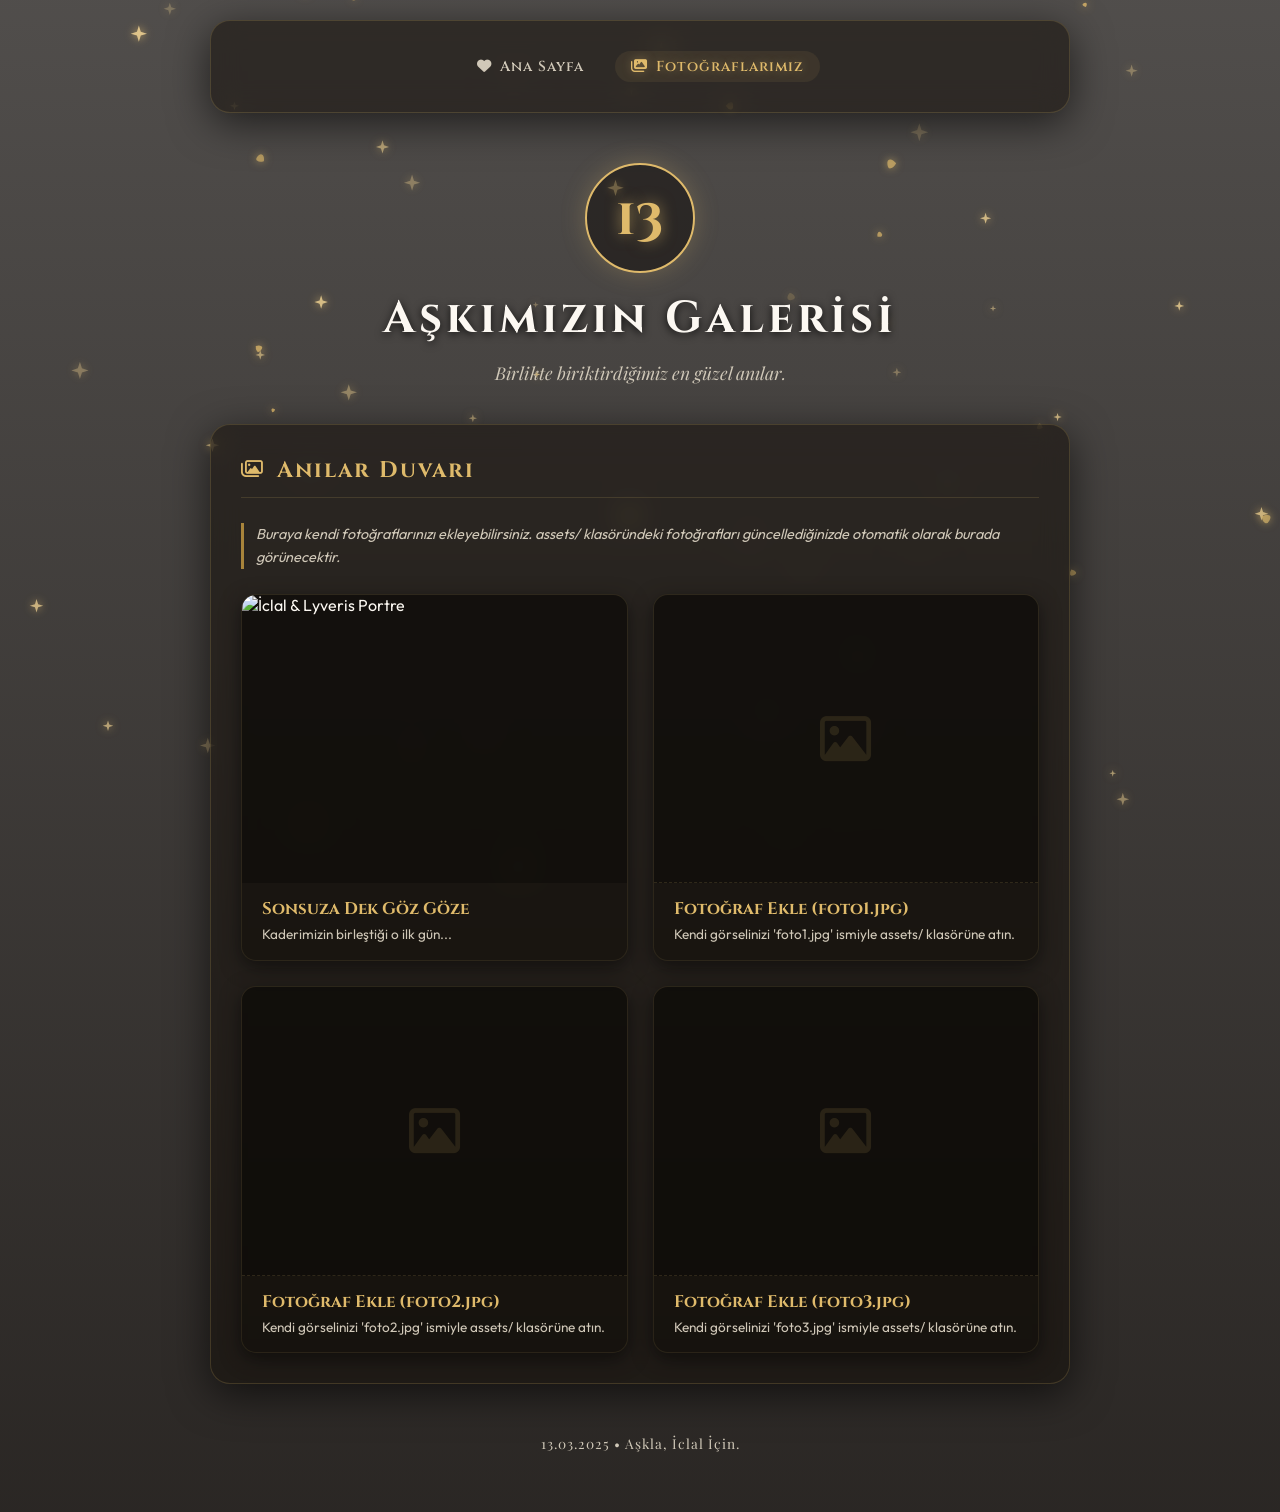
==== gallery.html @ 2e2dcff5 "update anniversary date, spotify playlist, couple names, and add gallery page" ====
<!DOCTYPE html>
<html lang="tr">
<head>
    <meta charset="UTF-8">
    <meta name="viewport" content="width=device-width, initial-scale=1.0">
    <title>13-love | Fotoğraflarımız</title>
    <!-- Google Fonts -->
    <link rel="preconnect" href="https://fonts.googleapis.com">
    <link rel="preconnect" href="https://fonts.gstatic.com" crossorigin>
    <link href="https://fonts.googleapis.com/css2?family=Cinzel+Decorative:wght@400;700&family=Cinzel:wght@400;600;700&family=Outfit:wght@200;400;600&family=Playfair+Display:ital,wght@0,400..900;1,400..900&display=swap" rel="stylesheet">
    <!-- FontAwesome for Icons -->
    <link rel="stylesheet" href="https://cdnjs.cloudflare.com/ajax/libs/font-awesome/6.4.0/css/all.min.css">
    <!-- Main Stylesheet -->
    <link rel="stylesheet" href="style.css">
</head>
<body>
    <!-- Background Particle Canvas -->
    <canvas id="particleCanvas"></canvas>

    <!-- Main Container -->
    <main class="main-container">
        
        <!-- Navigation Bar -->
        <nav class="nav-bar glass-panel">
            <a href="index.html" class="nav-link"><i class="fa-solid fa-heart"></i> Ana Sayfa</a>
            <a href="gallery.html" class="nav-link active"><i class="fa-solid fa-images"></i> Fotoğraflarımız</a>
        </nav>

        <!-- Header Section -->
        <header class="hero-section">
            <div class="logo-container">
                <span class="logo-num">13</span>
            </div>
            <h1 class="couple-title">Aşkımızın Galerisi</h1>
            <p class="subtitle">Birlikte biriktirdiğimiz en güzel anılar.</p>
        </header>

        <!-- Photo Gallery Grid -->
        <section class="gallery-section glass-panel">
            <h2 class="section-title"><i class="fa-regular fa-images"></i> Anılar Duvarı</h2>
            <p class="gallery-info-text">Buraya kendi fotoğraflarınızı ekleyebilirsiniz. assets/ klasöründeki fotoğrafları güncellediğinizde otomatik olarak burada görünecektir.</p>
            
            <div class="gallery-grid">
                <!-- Photo 1 (Main portrait) -->
                <div class="gallery-card">
                    <div class="card-img-wrapper">
                        <img src="assets/background.jpg" alt="İclal & Lyveris Portre" class="card-img">
                    </div>
                    <div class="card-caption">
                        <h3>Sonsuza Dek Göz Göze</h3>
                        <p>Kaderimizin birleştiği o ilk gün...</p>
                    </div>
                </div>

                <!-- Placeholder Photo 2 -->
                <div class="gallery-card">
                    <div class="card-img-wrapper placeholder-wrapper">
                        <div class="placeholder-icon"><i class="fa-regular fa-image"></i></div>
                        <img src="assets/foto1.jpg" alt="Fotoğraf Ekle" class="card-img" onerror="this.style.display='none';">
                    </div>
                    <div class="card-caption">
                        <h3>Fotoğraf Ekle (foto1.jpg)</h3>
                        <p>Kendi görselinizi 'foto1.jpg' ismiyle assets/ klasörüne atın.</p>
                    </div>
                </div>

                <!-- Placeholder Photo 3 -->
                <div class="gallery-card">
                    <div class="card-img-wrapper placeholder-wrapper">
                        <div class="placeholder-icon"><i class="fa-regular fa-image"></i></div>
                        <img src="assets/foto2.jpg" alt="Fotoğraf Ekle" class="card-img" onerror="this.style.display='none';">
                    </div>
                    <div class="card-caption">
                        <h3>Fotoğraf Ekle (foto2.jpg)</h3>
                        <p>Kendi görselinizi 'foto2.jpg' ismiyle assets/ klasörüne atın.</p>
                    </div>
                </div>

                <!-- Placeholder Photo 4 -->
                <div class="gallery-card">
                    <div class="card-img-wrapper placeholder-wrapper">
                        <div class="placeholder-icon"><i class="fa-regular fa-image"></i></div>
                        <img src="assets/foto3.jpg" alt="Fotoğraf Ekle" class="card-img" onerror="this.style.display='none';">
                    </div>
                    <div class="card-caption">
                        <h3>Fotoğraf Ekle (foto3.jpg)</h3>
                        <p>Kendi görselinizi 'foto3.jpg' ismiyle assets/ klasörüne atın.</p>
                    </div>
                </div>
            </div>
        </section>

        <!-- Footer -->
        <footer class="footer-section">
            <p>13.03.2025 • Aşkla, İclal İçin.</p>
        </footer>
    </main>

    <!-- Main JavaScript -->
    <script src="script.js"></script>
</body>
</html>
---- style.css ----
/* Global Styles & Variables */
:root {
    --bg-dark: #0d0906;
    --gold: #dfba6b;
    --gold-bright: #f5d796;
    --gold-dark: #a8843b;
    --ivory: #fcf8f2;
    --ivory-muted: #d0c8b8;
    --glass-bg: rgba(20, 15, 10, 0.55);
    --glass-border: rgba(223, 186, 107, 0.18);
    --font-heading: 'Cinzel', serif;
    --font-deco: 'Cinzel Decorative', serif;
    --font-body: 'Outfit', sans-serif;
    --font-serif: 'Playfair Display', serif;
}

* {
    margin: 0;
    padding: 0;
    box-sizing: border-box;
}

body {
    background: linear-gradient(rgba(13, 9, 6, 0.72), rgba(13, 9, 6, 0.88)), 
                url('assets/background.jpg') no-repeat center center fixed;
    background-size: cover;
    color: var(--ivory);
    font-family: var(--font-body);
    min-height: 100vh;
    overflow-x: hidden;
    position: relative;
}

/* Background Canvas for Particles */
#particleCanvas {
    position: fixed;
    top: 0;
    left: 0;
    width: 100vw;
    height: 100vh;
    z-index: 1;
    pointer-events: none;
}

/* Main Layout */
.main-container {
    position: relative;
    z-index: 2;
    max-width: 900px;
    margin: 0 auto;
    padding: 20px 20px 40px;
    display: flex;
    flex-direction: column;
    gap: 30px;
}

/* Floating Navigation Bar */
.nav-bar {
    display: flex;
    justify-content: center;
    gap: 15px;
    padding: 12px 25px;
    margin-bottom: 10px;
    border-radius: 50px;
    background: rgba(20, 15, 10, 0.6);
    backdrop-filter: blur(10px);
    -webkit-backdrop-filter: blur(10px);
    border: 1px solid rgba(223, 186, 107, 0.15);
    box-shadow: 0 8px 32px rgba(0, 0, 0, 0.5);
    transition: border-color 0.3s ease;
}

.nav-bar:hover {
    border-color: rgba(223, 186, 107, 0.3);
}

.nav-link {
    color: var(--ivory-muted);
    text-decoration: none;
    font-family: var(--font-heading);
    font-size: 0.9rem;
    font-weight: 600;
    letter-spacing: 1px;
    display: flex;
    align-items: center;
    gap: 8px;
    transition: all 0.3s ease;
    padding: 6px 16px;
    border-radius: 20px;
}

.nav-link:hover, .nav-link.active {
    color: var(--gold);
    background: rgba(223, 186, 107, 0.08);
    text-shadow: 0 0 10px rgba(223, 186, 107, 0.4);
}

/* Glass Panels */
.glass-panel {
    background: var(--glass-bg);
    backdrop-filter: blur(14px);
    -webkit-backdrop-filter: blur(14px);
    border: 1px solid var(--glass-border);
    border-radius: 20px;
    padding: 30px;
    box-shadow: 0 10px 40px rgba(0, 0, 0, 0.6);
    transition: transform 0.4s ease, box-shadow 0.4s ease, border-color 0.4s ease;
}

.glass-panel:hover {
    transform: translateY(-5px);
    box-shadow: 0 15px 45px rgba(223, 186, 107, 0.1);
    border-color: rgba(223, 186, 107, 0.35);
}

/* Header / Hero Section */
.hero-section {
    text-align: center;
    padding: 10px 0;
}

.logo-container {
    width: 110px;
    height: 110px;
    margin: 0 auto 15px;
    border: 2px solid var(--gold);
    border-radius: 50%;
    display: flex;
    align-items: center;
    justify-content: center;
    position: relative;
    box-shadow: 0 0 25px rgba(223, 186, 107, 0.25);
    background: rgba(13, 9, 6, 0.5);
    animation: rotateGold 20s linear infinite;
}

.logo-num {
    font-family: var(--font-deco);
    font-size: 3.2rem;
    font-weight: 700;
    color: var(--gold);
    text-shadow: 0 0 15px rgba(223, 186, 107, 0.6);
    animation: pulseLogo 3s ease-in-out infinite alternate;
}

.couple-title {
    font-family: var(--font-heading);
    font-size: 2.8rem;
    letter-spacing: 4px;
    margin-bottom: 12px;
    color: var(--ivory);
    text-shadow: 0 2px 8px rgba(0, 0, 0, 0.8);
}

.subtitle {
    font-family: var(--font-serif);
    font-style: italic;
    font-size: 1.1rem;
    color: var(--ivory-muted);
}

/* Sections Common Title */
.section-title {
    font-family: var(--font-heading);
    font-size: 1.4rem;
    letter-spacing: 2px;
    color: var(--gold);
    margin-bottom: 25px;
    display: flex;
    align-items: center;
    gap: 12px;
    border-bottom: 1px solid rgba(223, 186, 107, 0.15);
    padding-bottom: 12px;
}

.section-title i {
    font-size: 1.2rem;
}

/* Heartbeat Icon Animation */
.pulse {
    animation: heartbeat 1.4s infinite;
}

/* Timer Section */
.timer-grid {
    display: grid;
    grid-template-columns: repeat(4, 1fr);
    gap: 15px;
    margin-bottom: 20px;
}

.timer-box {
    background: rgba(13, 9, 6, 0.4);
    border: 1px solid rgba(223, 186, 107, 0.08);
    border-radius: 12px;
    padding: 18px 10px;
    text-align: center;
    box-shadow: inset 0 2px 10px rgba(0,0,0,0.5);
}

.timer-val {
    display: block;
    font-family: var(--font-heading);
    font-size: 2.4rem;
    font-weight: 700;
    color: var(--gold-bright);
    text-shadow: 0 0 10px rgba(245, 215, 150, 0.35);
}

.timer-unit {
    font-size: 0.85rem;
    color: var(--ivory-muted);
    text-transform: uppercase;
    letter-spacing: 1px;
}

.anniversary-date {
    text-align: center;
    font-size: 0.95rem;
    color: var(--gold);
    font-family: var(--font-serif);
    font-style: italic;
    margin-top: 15px;
    display: flex;
    align-items: center;
    justify-content: center;
    gap: 8px;
}

/* Content Row (Letter & Spotify) */
.content-row {
    display: grid;
    grid-template-columns: 1fr 1fr;
    gap: 30px;
}

/* Letter Section */
.letter-section {
    display: flex;
    flex-direction: column;
    justify-content: space-between;
}

.letter-preview {
    font-family: var(--font-serif);
    font-style: italic;
    color: var(--ivory-muted);
    font-size: 1rem;
    line-height: 1.6;
    margin-bottom: 25px;
}

.letter-action {
    display: flex;
    justify-content: center;
}

.letter-btn {
    background: linear-gradient(135deg, var(--gold-dark), var(--gold));
    border: none;
    color: var(--bg-dark);
    font-family: var(--font-heading);
    font-weight: 700;
    font-size: 1rem;
    letter-spacing: 1px;
    padding: 12px 28px;
    border-radius: 30px;
    cursor: pointer;
    box-shadow: 0 4px 15px rgba(168, 132, 59, 0.4);
    transition: all 0.3s ease;
    display: flex;
    align-items: center;
    gap: 10px;
}

.letter-btn:hover {
    transform: translateY(-2px);
    box-shadow: 0 6px 20px rgba(168, 132, 59, 0.6);
    background: linear-gradient(135deg, var(--gold), var(--gold-bright));
}

.letter-btn:active {
    transform: translateY(1px);
}

/* Spotify Section */
.spotify-wrapper {
    background: rgba(0, 0, 0, 0.2);
    border-radius: 12px;
    padding: 5px;
    box-shadow: 0 4px 15px rgba(0,0,0,0.3);
}

.spotify-icon {
    color: #1DB954;
}

.spotify-note {
    font-size: 0.8rem;
    color: var(--ivory-muted);
    margin-top: 12px;
    text-align: center;
    font-style: italic;
}

/* Gallery Section (Single Preview Card) */
.gallery-container {
    display: flex;
    justify-content: center;
    margin-top: 10px;
}

.gallery-item {
    position: relative;
    border-radius: 15px;
    overflow: hidden;
    border: 1px solid var(--gold-dark);
    box-shadow: 0 8px 30px rgba(0,0,0,0.7);
    max-width: 500px;
    width: 100%;
}

.gallery-img {
    width: 100%;
    height: auto;
    display: block;
    transition: transform 0.8s ease;
}

.gallery-item:hover .gallery-img {
    transform: scale(1.05);
}

.gallery-overlay {
    position: absolute;
    bottom: 0;
    left: 0;
    right: 0;
    background: linear-gradient(transparent, rgba(13, 9, 6, 0.95));
    padding: 20px 15px;
    text-align: center;
    font-family: var(--font-serif);
    font-style: italic;
    color: var(--gold-bright);
    font-size: 1rem;
    opacity: 0.9;
}

/* Gallery Grid (Multi-Photo Page) */
.gallery-info-text {
    font-size: 0.9rem;
    color: var(--ivory-muted);
    font-style: italic;
    margin-bottom: 25px;
    line-height: 1.6;
    border-left: 3px solid var(--gold-dark);
    padding-left: 12px;
}

.gallery-grid {
    display: grid;
    grid-template-columns: repeat(2, 1fr);
    gap: 25px;
    margin-top: 10px;
}

.gallery-card {
    background: rgba(13, 9, 6, 0.45);
    border: 1px solid rgba(223, 186, 107, 0.1);
    border-radius: 15px;
    overflow: hidden;
    box-shadow: 0 6px 20px rgba(0,0,0,0.5);
    transition: all 0.4s ease;
}

.gallery-card:hover {
    transform: translateY(-5px);
    border-color: rgba(223, 186, 107, 0.3);
    box-shadow: 0 12px 30px rgba(223, 186, 107, 0.08);
}

.card-img-wrapper {
    position: relative;
    width: 100%;
    aspect-ratio: 4/3;
    overflow: hidden;
    background: rgba(0,0,0,0.3);
}

.placeholder-wrapper {
    display: flex;
    align-items: center;
    justify-content: center;
    border-bottom: 1px dashed rgba(223, 186, 107, 0.15);
}

.placeholder-icon {
    font-size: 3.2rem;
    color: rgba(223, 186, 107, 0.12);
    position: absolute;
    animation: heartbeat 2s infinite alternate;
}

.card-img {
    width: 100%;
    height: 100%;
    object-fit: cover;
    display: block;
    transition: transform 0.6s ease;
}

.gallery-card:hover .card-img {
    transform: scale(1.05);
}

.card-caption {
    padding: 15px 20px;
}

.card-caption h3 {
    font-family: var(--font-heading);
    font-size: 1.05rem;
    color: var(--gold);
    margin-bottom: 5px;
}

.card-caption p {
    font-size: 0.85rem;
    color: var(--ivory-muted);
    line-height: 1.45;
}

/* Letter Overlay (Parchment Paper Modal) */
.letter-overlay {
    position: fixed;
    top: 0;
    left: 0;
    width: 100vw;
    height: 100vh;
    background: rgba(13, 9, 6, 0.85);
    z-index: 100;
    display: flex;
    align-items: center;
    justify-content: center;
    padding: 20px;
    opacity: 1;
    transition: opacity 0.5s ease;
}

.letter-overlay.hidden {
    opacity: 0;
    pointer-events: none;
}

.parchment-letter {
    background: #fcf1d8;
    background-image: radial-gradient(rgba(0,0,0,0.05) 1px, transparent 0),
                      radial-gradient(rgba(0,0,0,0.05) 1px, transparent 0);
    background-size: 8px 8px;
    background-position: 0 0, 4px 4px;
    border-radius: 4px;
    box-shadow: 0 10px 50px rgba(0,0,0,0.9), 
                inset 0 0 60px rgba(139, 101, 57, 0.25);
    max-width: 600px;
    width: 100%;
    max-height: 80vh;
    overflow-y: auto;
    padding: 40px;
    position: relative;
    border: 1px solid #d4c39e;
    transform: scale(1);
    transition: transform 0.4s cubic-bezier(0.175, 0.885, 0.32, 1.275);
}

.letter-overlay.hidden .parchment-letter {
    transform: scale(0.9);
}

.close-letter-btn {
    position: absolute;
    top: 15px;
    right: 20px;
    font-size: 2.2rem;
    background: none;
    border: none;
    color: #8b6539;
    cursor: pointer;
    transition: color 0.3s ease;
}

.close-letter-btn:hover {
    color: #bf0000;
}

.letter-body {
    color: #4a3319;
    font-family: var(--font-serif);
    font-size: 1.15rem;
    line-height: 1.8;
}

.letter-header {
    font-family: var(--font-heading);
    font-size: 1.6rem;
    margin-bottom: 25px;
    color: #38240f;
    border-bottom: 1px dashed rgba(139, 101, 57, 0.3);
    padding-bottom: 10px;
}

.letter-content {
    min-height: 200px;
    white-space: pre-wrap;
}

.letter-signature {
    margin-top: 40px;
    text-align: right;
    border-top: 1px dashed rgba(139, 101, 57, 0.3);
    padding-top: 15px;
}

.signature-name {
    font-family: var(--font-heading);
    font-size: 1.4rem;
    font-weight: 700;
    margin-top: 5px;
    color: #38240f;
}

/* Footer Section */
.footer-section {
    text-align: center;
    padding: 20px 0;
    color: var(--ivory-muted);
    font-size: 0.85rem;
    font-family: var(--font-serif);
    letter-spacing: 1px;
}

/* Animations */
@keyframes heartbeat {
    0% { transform: scale(1); }
    30% { transform: scale(1.15); }
    60% { transform: scale(1); }
    80% { transform: scale(1.1); }
    100% { transform: scale(1); }
}

@keyframes rotateGold {
    0% { box-shadow: 0 0 20px rgba(223, 186, 107, 0.2); }
    50% { box-shadow: 0 0 35px rgba(223, 186, 107, 0.45); }
    100% { box-shadow: 0 0 20px rgba(223, 186, 107, 0.2); }
}

@keyframes pulseLogo {
    0% { transform: scale(1); opacity: 0.95; }
    100% { transform: scale(1.03); opacity: 1; text-shadow: 0 0 25px rgba(223, 186, 107, 0.8); }
}

/* Media Queries for Responsiveness */
@media (max-width: 768px) {
    .main-container {
        padding: 10px 15px 30px;
        gap: 25px;
    }

    .couple-title {
        font-size: 2.2rem;
    }

    .logo-container {
        width: 90px;
        height: 90px;
    }

    .logo-num {
        font-size: 2.6rem;
    }

    .timer-grid {
        grid-template-columns: repeat(2, 1fr);
        gap: 12px;
    }

    .content-row {
        grid-template-columns: 1fr;
        gap: 25px;
    }

    .gallery-grid {
        grid-template-columns: 1fr;
        gap: 20px;
    }

    .parchment-letter {
        padding: 25px;
        max-height: 85vh;
    }

    .letter-body {
        font-size: 1.05rem;
    }
}
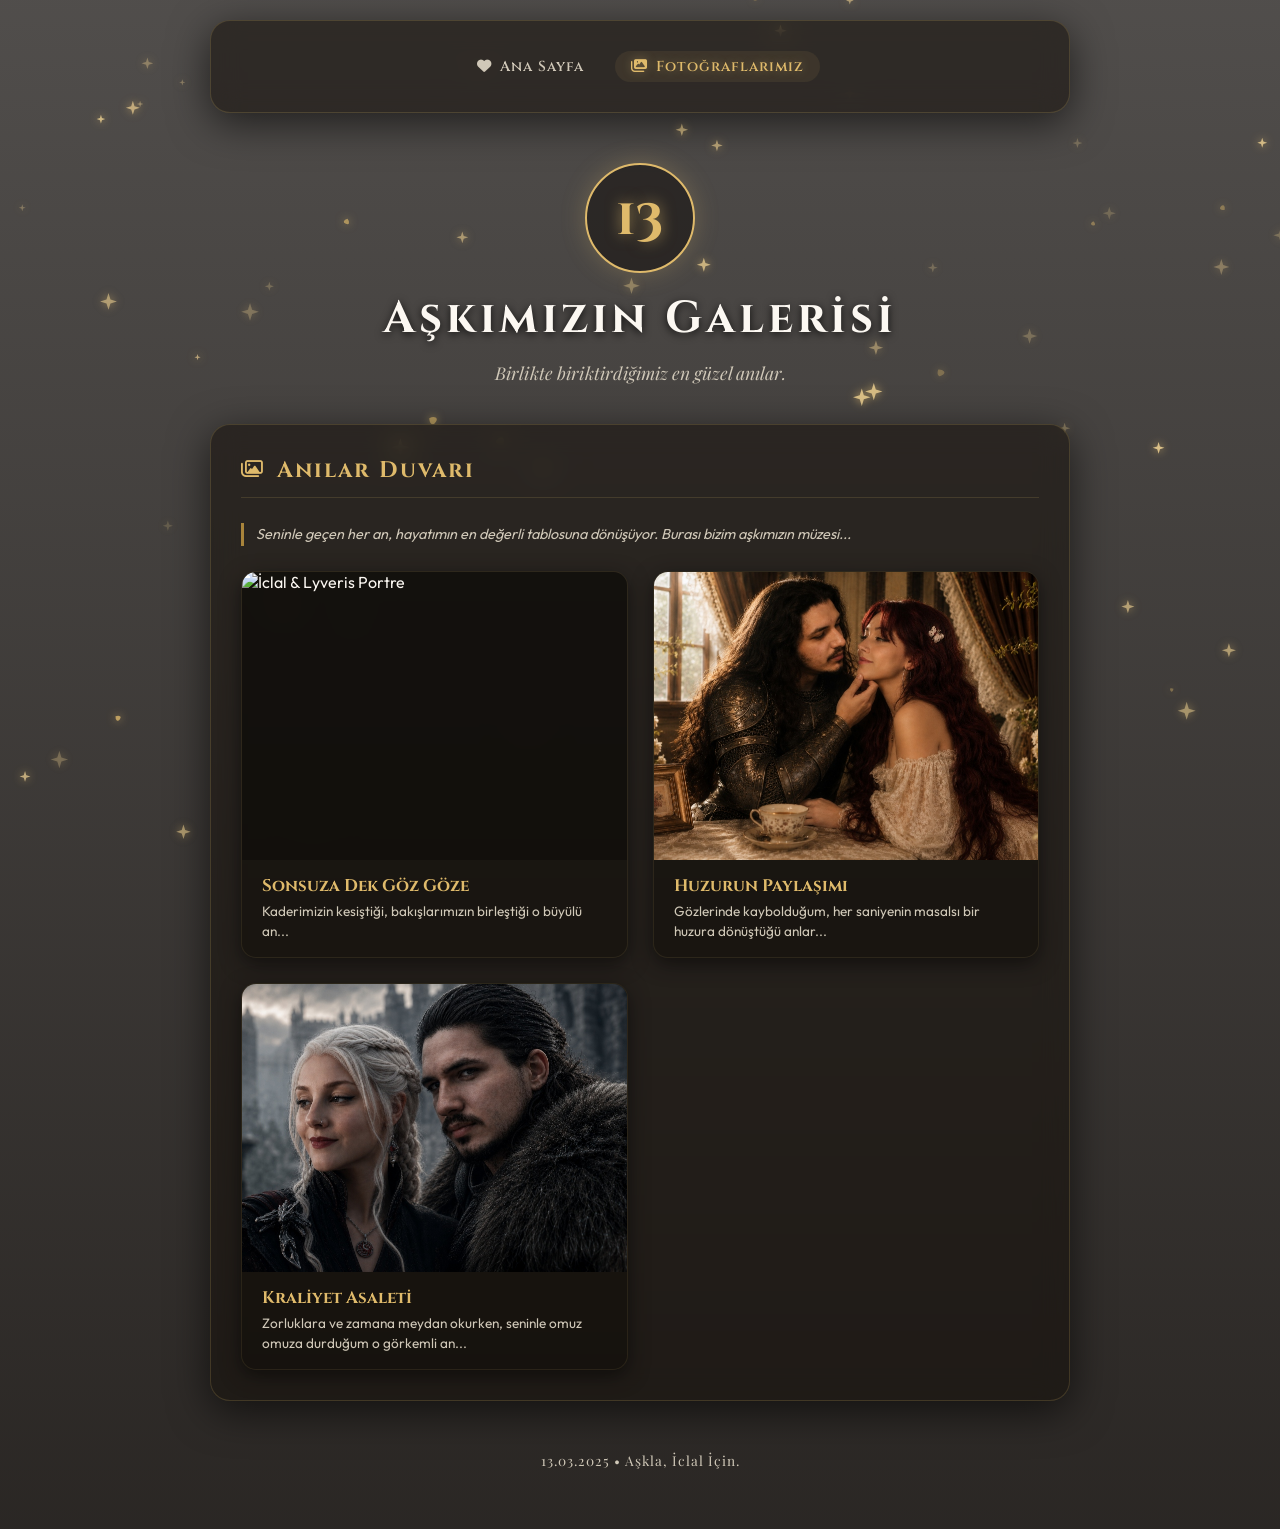
==== commit 7835edce: "add uploaded images to assets and update gallery captions" ====
--- a/gallery.html
+++ b/gallery.html
@@ -38,53 +38,39 @@
         <!-- Photo Gallery Grid -->
         <section class="gallery-section glass-panel">
             <h2 class="section-title"><i class="fa-regular fa-images"></i> Anılar Duvarı</h2>
-            <p class="gallery-info-text">Buraya kendi fotoğraflarınızı ekleyebilirsiniz. assets/ klasöründeki fotoğrafları güncellediğinizde otomatik olarak burada görünecektir.</p>
+            <p class="gallery-info-text">Seninle geçen her an, hayatımın en değerli tablosuna dönüşüyor. Burası bizim aşkımızın müzesi...</p>
             
             <div class="gallery-grid">
-                <!-- Photo 1 (Main portrait) -->
+                <!-- Photo 1 -->
                 <div class="gallery-card">
                     <div class="card-img-wrapper">
                         <img src="assets/background.jpg" alt="İclal & Lyveris Portre" class="card-img">
                     </div>
                     <div class="card-caption">
                         <h3>Sonsuza Dek Göz Göze</h3>
-                        <p>Kaderimizin birleştiği o ilk gün...</p>
+                        <p>Kaderimizin kesiştiği, bakışlarımızın birleştiği o büyülü an...</p>
                     </div>
                 </div>
 
-                <!-- Placeholder Photo 2 -->
+                <!-- Photo 2 -->
                 <div class="gallery-card">
-                    <div class="card-img-wrapper placeholder-wrapper">
-                        <div class="placeholder-icon"><i class="fa-regular fa-image"></i></div>
-                        <img src="assets/foto1.jpg" alt="Fotoğraf Ekle" class="card-img" onerror="this.style.display='none';">
+                    <div class="card-img-wrapper">
+                        <img src="assets/foto1.jpg" alt="İclal & Lyveris Masada" class="card-img">
                     </div>
                     <div class="card-caption">
-                        <h3>Fotoğraf Ekle (foto1.jpg)</h3>
-                        <p>Kendi görselinizi 'foto1.jpg' ismiyle assets/ klasörüne atın.</p>
+                        <h3>Huzurun Paylaşımı</h3>
+                        <p>Gözlerinde kaybolduğum, her saniyenin masalsı bir huzura dönüştüğü anlar...</p>
                     </div>
                 </div>
 
-                <!-- Placeholder Photo 3 -->
+                <!-- Photo 3 -->
                 <div class="gallery-card">
-                    <div class="card-img-wrapper placeholder-wrapper">
-                        <div class="placeholder-icon"><i class="fa-regular fa-image"></i></div>
-                        <img src="assets/foto2.jpg" alt="Fotoğraf Ekle" class="card-img" onerror="this.style.display='none';">
+                    <div class="card-img-wrapper">
+                        <img src="assets/foto2.jpg" alt="İclal & Lyveris Omuz Omuza" class="card-img">
                     </div>
                     <div class="card-caption">
-                        <h3>Fotoğraf Ekle (foto2.jpg)</h3>
-                        <p>Kendi görselinizi 'foto2.jpg' ismiyle assets/ klasörüne atın.</p>
-                    </div>
-                </div>
-
-                <!-- Placeholder Photo 4 -->
-                <div class="gallery-card">
-                    <div class="card-img-wrapper placeholder-wrapper">
-                        <div class="placeholder-icon"><i class="fa-regular fa-image"></i></div>
-                        <img src="assets/foto3.jpg" alt="Fotoğraf Ekle" class="card-img" onerror="this.style.display='none';">
-                    </div>
-                    <div class="card-caption">
-                        <h3>Fotoğraf Ekle (foto3.jpg)</h3>
-                        <p>Kendi görselinizi 'foto3.jpg' ismiyle assets/ klasörüne atın.</p>
+                        <h3>Kraliyet Asaleti</h3>
+                        <p>Zorluklara ve zamana meydan okurken, seninle omuz omuza durduğum o görkemli an...</p>
                     </div>
                 </div>
             </div>
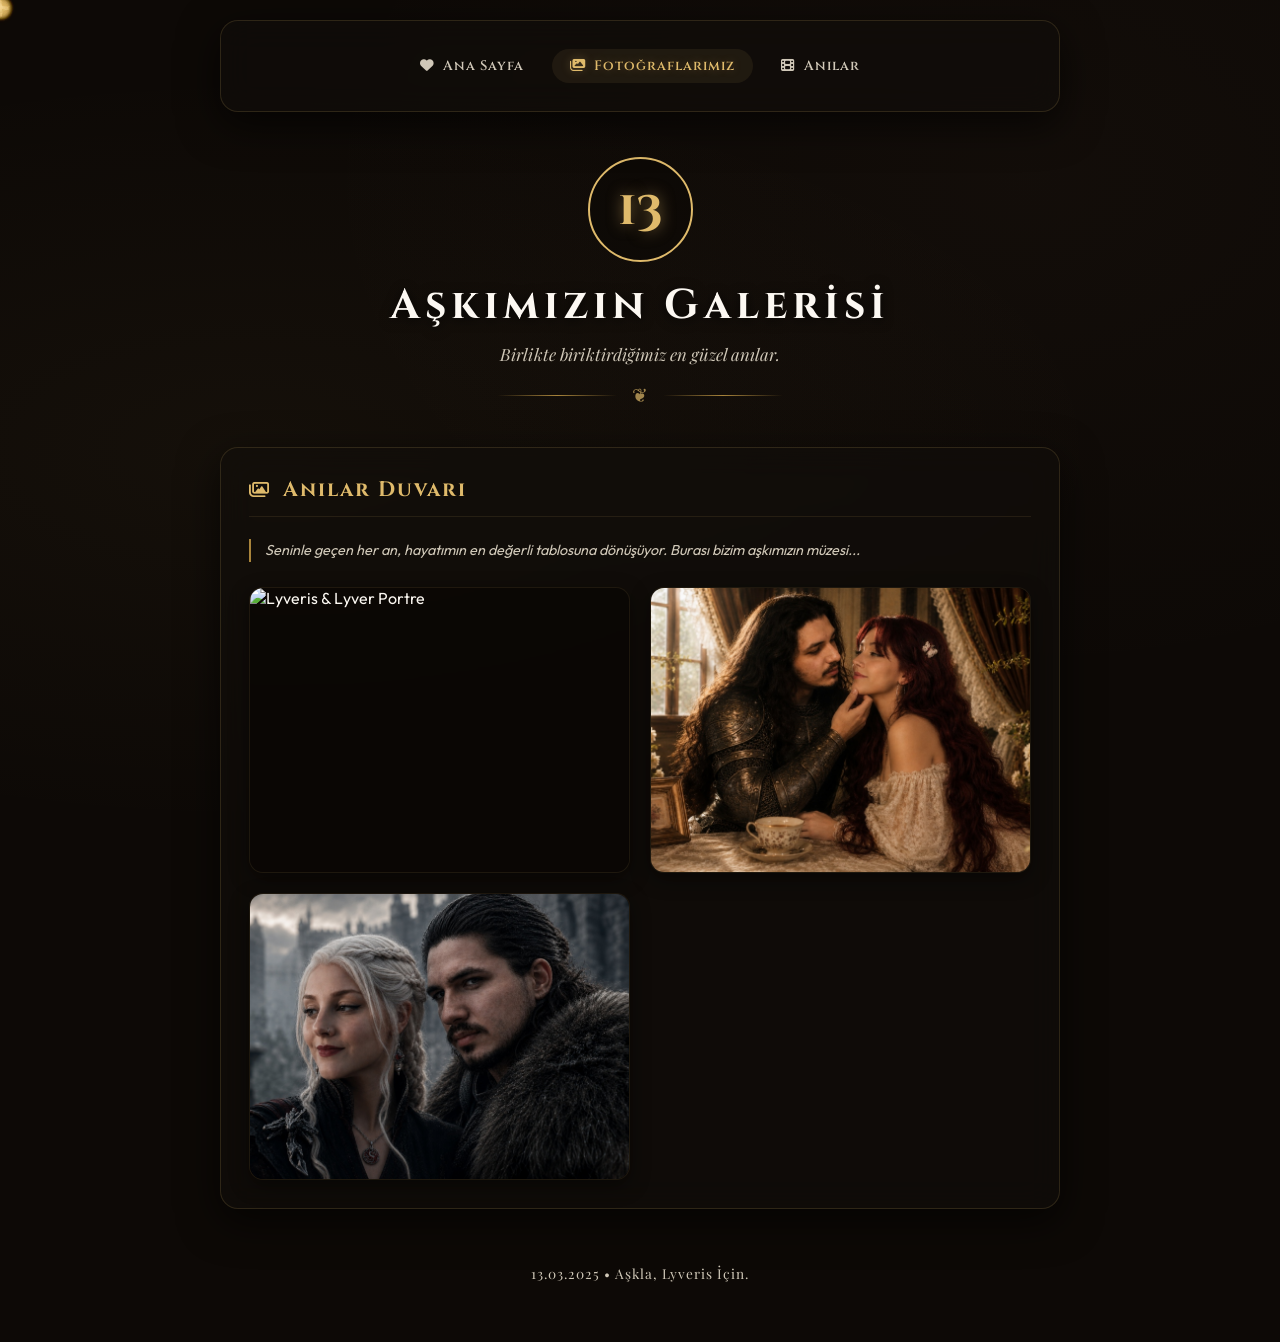
==== commit 2667a4d4: "add video page with javier natalia mp4 and navigation bar update" ====
--- a/gallery.html
+++ b/gallery.html
@@ -3,7 +3,7 @@
 <head>
     <meta charset="UTF-8">
     <meta name="viewport" content="width=device-width, initial-scale=1.0">
-    <title>13-love | Fotoğraflarımız</title>
+    <title>13 | Fotoğraflarımız</title>
     <!-- Google Fonts -->
     <link rel="preconnect" href="https://fonts.googleapis.com">
     <link rel="preconnect" href="https://fonts.gstatic.com" crossorigin>
@@ -13,7 +13,7 @@
     <!-- Main Stylesheet -->
     <link rel="stylesheet" href="style.css">
 </head>
-<body>
+<body class="no-entrance">
     <!-- Background Particle Canvas -->
     <canvas id="particleCanvas"></canvas>
 
@@ -24,6 +24,7 @@
         <nav class="nav-bar glass-panel">
             <a href="index.html" class="nav-link"><i class="fa-solid fa-heart"></i> Ana Sayfa</a>
             <a href="gallery.html" class="nav-link active"><i class="fa-solid fa-images"></i> Fotoğraflarımız</a>
+            <a href="video.html" class="nav-link"><i class="fa-solid fa-film"></i> Anılar</a>
         </nav>
 
         <!-- Header Section -->
@@ -33,6 +34,9 @@
             </div>
             <h1 class="couple-title">Aşkımızın Galerisi</h1>
             <p class="subtitle">Birlikte biriktirdiğimiz en güzel anılar.</p>
+            <div class="hero-divider">
+                <span class="divider-ornament">❦</span>
+            </div>
         </header>
 
         <!-- Photo Gallery Grid -->
@@ -44,33 +48,21 @@
                 <!-- Photo 1 -->
                 <div class="gallery-card">
                     <div class="card-img-wrapper">
-                        <img src="assets/background.jpg" alt="İclal & Lyveris Portre" class="card-img">
-                    </div>
-                    <div class="card-caption">
-                        <h3>Sonsuza Dek Göz Göze</h3>
-                        <p>Kaderimizin kesiştiği, bakışlarımızın birleştiği o büyülü an...</p>
+                        <img src="assets/background.jpg" alt="Lyveris & Lyver Portre" class="card-img">
                     </div>
                 </div>
 
                 <!-- Photo 2 -->
                 <div class="gallery-card">
                     <div class="card-img-wrapper">
-                        <img src="assets/foto1.jpg" alt="İclal & Lyveris Masada" class="card-img">
-                    </div>
-                    <div class="card-caption">
-                        <h3>Huzurun Paylaşımı</h3>
-                        <p>Gözlerinde kaybolduğum, her saniyenin masalsı bir huzura dönüştüğü anlar...</p>
+                        <img src="assets/foto1.jpg" alt="Lyveris & Lyver" class="card-img">
                     </div>
                 </div>
 
                 <!-- Photo 3 -->
                 <div class="gallery-card">
                     <div class="card-img-wrapper">
-                        <img src="assets/foto2.jpg" alt="İclal & Lyveris Omuz Omuza" class="card-img">
-                    </div>
-                    <div class="card-caption">
-                        <h3>Kraliyet Asaleti</h3>
-                        <p>Zorluklara ve zamana meydan okurken, seninle omuz omuza durduğum o görkemli an...</p>
+                        <img src="assets/foto2.jpg" alt="Lyveris & Lyver" class="card-img">
                     </div>
                 </div>
             </div>
@@ -78,7 +70,7 @@
 
         <!-- Footer -->
         <footer class="footer-section">
-            <p>13.03.2025 • Aşkla, İclal İçin.</p>
+            <p>13.03.2025 • Aşkla, Lyveris İçin.</p>
         </footer>
     </main>
 
--- a/style.css
+++ b/style.css
@@ -1,34 +1,186 @@
-/* Global Styles & Variables */
+/* ============================================
+   13-love | Lyveris & Lyver — Main Stylesheet
+   ============================================ */
+
+/* Custom L-Shaped Cursor */
+@font-face { font-family: 'Cinzel'; }
+
+/* L cursor as inline SVG data URI */
 :root {
+    --cursor-default: url("data:image/svg+xml,%3Csvg xmlns='http://www.w3.org/2000/svg' width='24' height='28' viewBox='0 0 24 28'%3E%3Cpath d='M4 2 L4 22 L16 22' stroke='%23dfba6b' stroke-width='3' fill='none' stroke-linecap='round' stroke-linejoin='round'/%3E%3Cpath d='M4 2 L4 22 L16 22' stroke='%230d0906' stroke-width='5' fill='none' stroke-linecap='round' stroke-linejoin='round'/%3E%3Cpath d='M4 2 L4 22 L16 22' stroke='%23dfba6b' stroke-width='2.5' fill='none' stroke-linecap='round' stroke-linejoin='round'/%3E%3C/svg%3E") 4 2, auto;
+    --cursor-pointer: url("data:image/svg+xml,%3Csvg xmlns='http://www.w3.org/2000/svg' width='24' height='28' viewBox='0 0 24 28'%3E%3Cpath d='M4 2 L4 22 L16 22' stroke='%23f5d796' stroke-width='3' fill='none' stroke-linecap='round' stroke-linejoin='round'/%3E%3Cpath d='M4 2 L4 22 L16 22' stroke='%230d0906' stroke-width='5' fill='none' stroke-linecap='round' stroke-linejoin='round'/%3E%3Cpath d='M4 2 L4 22 L16 22' stroke='%23f5d796' stroke-width='2.5' fill='none' stroke-linecap='round' stroke-linejoin='round'/%3E%3C/svg%3E") 4 2, pointer;
+
     --bg-dark: #0d0906;
+    --bg-deep: #110e0a;
     --gold: #dfba6b;
     --gold-bright: #f5d796;
     --gold-dark: #a8843b;
+    --gold-dim: #8a6d30;
     --ivory: #fcf8f2;
     --ivory-muted: #d0c8b8;
-    --glass-bg: rgba(20, 15, 10, 0.55);
-    --glass-border: rgba(223, 186, 107, 0.18);
+    --rose-gold: #c4916e;
+    --glass-bg: rgba(17, 14, 10, 0.6);
+    --glass-border: rgba(223, 186, 107, 0.15);
+    --glass-border-hover: rgba(223, 186, 107, 0.35);
     --font-heading: 'Cinzel', serif;
     --font-deco: 'Cinzel Decorative', serif;
     --font-body: 'Outfit', sans-serif;
     --font-serif: 'Playfair Display', serif;
-}
-
+    --shadow-deep: 0 12px 40px rgba(0, 0, 0, 0.65);
+    --shadow-glow: 0 0 25px rgba(223, 186, 107, 0.15);
+}
+
+/* Custom Scrollbar */
+::-webkit-scrollbar {
+    width: 8px;
+}
+
+::-webkit-scrollbar-track {
+    background: var(--bg-dark);
+    border-left: 1px solid rgba(223, 186, 107, 0.08);
+}
+
+::-webkit-scrollbar-thumb {
+    background: linear-gradient(180deg, var(--gold-dark), var(--gold-dim));
+    border-radius: 10px;
+    border: 1px solid rgba(223, 186, 107, 0.2);
+}
+
+::-webkit-scrollbar-thumb:hover {
+    background: linear-gradient(180deg, var(--gold), var(--gold-dark));
+    box-shadow: 0 0 6px rgba(223, 186, 107, 0.4);
+}
+
+/* Firefox scrollbar */
 * {
+    scrollbar-width: thin;
+    scrollbar-color: var(--gold-dark) var(--bg-dark);
+}
+
+/* Reset */
+*, *::before, *::after {
     margin: 0;
     padding: 0;
     box-sizing: border-box;
 }
 
+html {
+    scroll-behavior: smooth;
+}
+
 body {
-    background: linear-gradient(rgba(13, 9, 6, 0.72), rgba(13, 9, 6, 0.88)), 
-                url('assets/background.jpg') no-repeat center center fixed;
+    background: var(--bg-dark);
+    background-image:
+        radial-gradient(ellipse at 20% 50%, rgba(223, 186, 107, 0.04) 0%, transparent 60%),
+        radial-gradient(ellipse at 80% 20%, rgba(196, 145, 110, 0.03) 0%, transparent 50%),
+        linear-gradient(rgba(13, 9, 6, 0.7), rgba(13, 9, 6, 0.85)),
+        url('assets/background.jpg');
+    background-repeat: no-repeat;
+    background-position: center center;
     background-size: cover;
+    background-attachment: fixed;
     color: var(--ivory);
     font-family: var(--font-body);
     min-height: 100vh;
     overflow-x: hidden;
     position: relative;
+    cursor: var(--cursor-default);
+}
+
+a, button, .nav-link, .letter-btn, .entrance-btn, .close-letter-btn {
+    cursor: var(--cursor-pointer);
+}
+
+/* ============================================
+   Entrance Overlay
+   ============================================ */
+.entrance-overlay {
+    position: fixed;
+    top: 0;
+    left: 0;
+    width: 100vw;
+    height: 100vh;
+    background: radial-gradient(ellipse at center, rgba(17, 14, 10, 0.95), rgba(8, 5, 3, 0.99));
+    z-index: 1000;
+    display: flex;
+    align-items: center;
+    justify-content: center;
+    opacity: 1;
+    transition: opacity 0.8s ease, visibility 0.8s ease;
+}
+
+.entrance-overlay.fade-out {
+    opacity: 0;
+    visibility: hidden;
+    pointer-events: none;
+}
+
+.entrance-content {
+    text-align: center;
+    animation: fadeInUp 1.2s ease;
+}
+
+.entrance-logo {
+    font-family: var(--font-deco);
+    font-size: 5rem;
+    font-weight: 700;
+    color: var(--gold);
+    text-shadow: 0 0 30px rgba(223, 186, 107, 0.5), 0 0 60px rgba(223, 186, 107, 0.2);
+    margin-bottom: 15px;
+    animation: pulseLogo 3s ease-in-out infinite alternate;
+}
+
+.entrance-title {
+    font-family: var(--font-heading);
+    font-size: 1.8rem;
+    letter-spacing: 6px;
+    color: var(--ivory);
+    margin-bottom: 10px;
+}
+
+.entrance-sub {
+    font-family: var(--font-serif);
+    font-style: italic;
+    color: var(--ivory-muted);
+    font-size: 1rem;
+    margin-bottom: 35px;
+}
+
+.entrance-btn {
+    background: transparent;
+    border: 1.5px solid var(--gold);
+    color: var(--gold);
+    font-family: var(--font-heading);
+    font-weight: 600;
+    font-size: 1rem;
+    letter-spacing: 2px;
+    padding: 14px 40px;
+    border-radius: 50px;
+    transition: all 0.4s ease;
+    display: inline-flex;
+    align-items: center;
+    gap: 10px;
+    animation: pulseBtn 2.5s ease-in-out infinite;
+}
+
+.entrance-btn:hover {
+    background: var(--gold);
+    color: var(--bg-dark);
+    box-shadow: 0 0 30px rgba(223, 186, 107, 0.4);
+    transform: scale(1.05);
+}
+
+/* Hidden music container */
+.bg-music-container {
+    position: fixed;
+    bottom: -200px;
+    left: -200px;
+    width: 1px;
+    height: 1px;
+    overflow: hidden;
+    opacity: 0;
+    pointer-events: none;
+    z-index: -1;
 }
 
 /* Background Canvas for Particles */
@@ -42,200 +194,246 @@
     pointer-events: none;
 }
 
-/* Main Layout */
+/* ============================================
+   Main Layout
+   ============================================ */
 .main-container {
     position: relative;
     z-index: 2;
-    max-width: 900px;
+    max-width: 880px;
     margin: 0 auto;
     padding: 20px 20px 40px;
     display: flex;
     flex-direction: column;
-    gap: 30px;
-}
-
-/* Floating Navigation Bar */
+    gap: 35px;
+}
+
+/* ============================================
+   Floating Navigation Bar
+   ============================================ */
 .nav-bar {
     display: flex;
     justify-content: center;
-    gap: 15px;
-    padding: 12px 25px;
-    margin-bottom: 10px;
+    gap: 10px;
+    padding: 10px 20px;
     border-radius: 50px;
-    background: rgba(20, 15, 10, 0.6);
-    backdrop-filter: blur(10px);
-    -webkit-backdrop-filter: blur(10px);
-    border: 1px solid rgba(223, 186, 107, 0.15);
-    box-shadow: 0 8px 32px rgba(0, 0, 0, 0.5);
-    transition: border-color 0.3s ease;
+    background: rgba(17, 14, 10, 0.7);
+    backdrop-filter: blur(12px);
+    -webkit-backdrop-filter: blur(12px);
+    border: 1px solid rgba(223, 186, 107, 0.1);
+    box-shadow: var(--shadow-deep);
 }
 
 .nav-bar:hover {
-    border-color: rgba(223, 186, 107, 0.3);
+    border-color: rgba(223, 186, 107, 0.25);
+    transform: none;
+    box-shadow: var(--shadow-deep);
 }
 
 .nav-link {
     color: var(--ivory-muted);
     text-decoration: none;
     font-family: var(--font-heading);
-    font-size: 0.9rem;
+    font-size: 0.85rem;
     font-weight: 600;
     letter-spacing: 1px;
     display: flex;
     align-items: center;
     gap: 8px;
     transition: all 0.3s ease;
-    padding: 6px 16px;
-    border-radius: 20px;
+    padding: 8px 18px;
+    border-radius: 25px;
 }
 
 .nav-link:hover, .nav-link.active {
     color: var(--gold);
     background: rgba(223, 186, 107, 0.08);
-    text-shadow: 0 0 10px rgba(223, 186, 107, 0.4);
-}
-
-/* Glass Panels */
+    text-shadow: 0 0 10px rgba(223, 186, 107, 0.3);
+}
+
+/* ============================================
+   Glass Panels
+   ============================================ */
 .glass-panel {
     background: var(--glass-bg);
-    backdrop-filter: blur(14px);
-    -webkit-backdrop-filter: blur(14px);
+    backdrop-filter: blur(16px);
+    -webkit-backdrop-filter: blur(16px);
     border: 1px solid var(--glass-border);
-    border-radius: 20px;
-    padding: 30px;
-    box-shadow: 0 10px 40px rgba(0, 0, 0, 0.6);
+    border-radius: 18px;
+    padding: 28px;
+    box-shadow: var(--shadow-deep);
     transition: transform 0.4s ease, box-shadow 0.4s ease, border-color 0.4s ease;
 }
 
 .glass-panel:hover {
-    transform: translateY(-5px);
-    box-shadow: 0 15px 45px rgba(223, 186, 107, 0.1);
-    border-color: rgba(223, 186, 107, 0.35);
-}
-
-/* Header / Hero Section */
+    transform: translateY(-4px);
+    box-shadow: var(--shadow-deep), var(--shadow-glow);
+    border-color: var(--glass-border-hover);
+}
+
+/* ============================================
+   Header / Hero Section
+   ============================================ */
 .hero-section {
     text-align: center;
-    padding: 10px 0;
+    padding: 10px 0 5px;
 }
 
 .logo-container {
-    width: 110px;
-    height: 110px;
+    width: 105px;
+    height: 105px;
     margin: 0 auto 15px;
     border: 2px solid var(--gold);
     border-radius: 50%;
     display: flex;
     align-items: center;
     justify-content: center;
-    position: relative;
-    box-shadow: 0 0 25px rgba(223, 186, 107, 0.25);
-    background: rgba(13, 9, 6, 0.5);
-    animation: rotateGold 20s linear infinite;
+    background: rgba(13, 9, 6, 0.6);
+    animation: glowPulse 4s ease-in-out infinite;
 }
 
 .logo-num {
     font-family: var(--font-deco);
-    font-size: 3.2rem;
+    font-size: 3rem;
     font-weight: 700;
     color: var(--gold);
-    text-shadow: 0 0 15px rgba(223, 186, 107, 0.6);
+    text-shadow: 0 0 15px rgba(223, 186, 107, 0.5);
     animation: pulseLogo 3s ease-in-out infinite alternate;
 }
 
 .couple-title {
     font-family: var(--font-heading);
-    font-size: 2.8rem;
-    letter-spacing: 4px;
-    margin-bottom: 12px;
+    font-size: 2.6rem;
+    letter-spacing: 5px;
+    margin-bottom: 10px;
     color: var(--ivory);
-    text-shadow: 0 2px 8px rgba(0, 0, 0, 0.8);
+    text-shadow: 0 2px 12px rgba(0, 0, 0, 0.8);
 }
 
 .subtitle {
     font-family: var(--font-serif);
     font-style: italic;
-    font-size: 1.1rem;
+    font-size: 1.05rem;
     color: var(--ivory-muted);
 }
 
-/* Sections Common Title */
+.hero-divider {
+    margin-top: 18px;
+    display: flex;
+    align-items: center;
+    justify-content: center;
+    gap: 15px;
+}
+
+.hero-divider::before, .hero-divider::after {
+    content: '';
+    flex: 1;
+    max-width: 120px;
+    height: 1px;
+    background: linear-gradient(90deg, transparent, var(--gold-dark), transparent);
+}
+
+.divider-ornament {
+    color: var(--gold);
+    font-size: 1.2rem;
+    opacity: 0.7;
+}
+
+/* ============================================
+   Section Common Title
+   ============================================ */
 .section-title {
     font-family: var(--font-heading);
-    font-size: 1.4rem;
+    font-size: 1.3rem;
     letter-spacing: 2px;
     color: var(--gold);
-    margin-bottom: 25px;
+    margin-bottom: 22px;
     display: flex;
     align-items: center;
     gap: 12px;
-    border-bottom: 1px solid rgba(223, 186, 107, 0.15);
+    border-bottom: 1px solid rgba(223, 186, 107, 0.1);
     padding-bottom: 12px;
 }
 
 .section-title i {
-    font-size: 1.2rem;
-}
-
-/* Heartbeat Icon Animation */
+    font-size: 1.1rem;
+}
+
 .pulse {
     animation: heartbeat 1.4s infinite;
 }
 
-/* Timer Section */
+/* ============================================
+   Timer Section
+   ============================================ */
 .timer-grid {
     display: grid;
     grid-template-columns: repeat(4, 1fr);
-    gap: 15px;
-    margin-bottom: 20px;
+    gap: 12px;
+    margin-bottom: 18px;
 }
 
 .timer-box {
-    background: rgba(13, 9, 6, 0.4);
-    border: 1px solid rgba(223, 186, 107, 0.08);
-    border-radius: 12px;
-    padding: 18px 10px;
+    background: rgba(8, 5, 3, 0.5);
+    border: 1px solid rgba(223, 186, 107, 0.06);
+    border-radius: 14px;
+    padding: 20px 10px;
     text-align: center;
-    box-shadow: inset 0 2px 10px rgba(0,0,0,0.5);
+    box-shadow: inset 0 2px 12px rgba(0,0,0,0.5);
+    position: relative;
+    overflow: hidden;
+}
+
+.timer-box::before {
+    content: '';
+    position: absolute;
+    top: 0;
+    left: 50%;
+    transform: translateX(-50%);
+    width: 40%;
+    height: 1px;
+    background: linear-gradient(90deg, transparent, var(--gold-dark), transparent);
 }
 
 .timer-val {
     display: block;
     font-family: var(--font-heading);
-    font-size: 2.4rem;
+    font-size: 2.2rem;
     font-weight: 700;
     color: var(--gold-bright);
-    text-shadow: 0 0 10px rgba(245, 215, 150, 0.35);
+    text-shadow: 0 0 10px rgba(245, 215, 150, 0.25);
 }
 
 .timer-unit {
-    font-size: 0.85rem;
+    font-size: 0.8rem;
     color: var(--ivory-muted);
     text-transform: uppercase;
-    letter-spacing: 1px;
+    letter-spacing: 1.5px;
+    margin-top: 4px;
 }
 
 .anniversary-date {
     text-align: center;
-    font-size: 0.95rem;
+    font-size: 0.9rem;
     color: var(--gold);
     font-family: var(--font-serif);
     font-style: italic;
-    margin-top: 15px;
+    margin-top: 12px;
     display: flex;
     align-items: center;
     justify-content: center;
     gap: 8px;
 }
 
-/* Content Row (Letter & Spotify) */
+/* ============================================
+   Content Row (Letter & Spotify)
+   ============================================ */
 .content-row {
     display: grid;
     grid-template-columns: 1fr 1fr;
-    gap: 30px;
-}
-
-/* Letter Section */
+    gap: 25px;
+}
+
 .letter-section {
     display: flex;
     flex-direction: column;
@@ -257,17 +455,16 @@
 }
 
 .letter-btn {
-    background: linear-gradient(135deg, var(--gold-dark), var(--gold));
-    border: none;
-    color: var(--bg-dark);
+    background: transparent;
+    border: 1.5px solid var(--gold);
+    color: var(--gold);
     font-family: var(--font-heading);
     font-weight: 700;
-    font-size: 1rem;
+    font-size: 0.95rem;
     letter-spacing: 1px;
     padding: 12px 28px;
     border-radius: 30px;
-    cursor: pointer;
-    box-shadow: 0 4px 15px rgba(168, 132, 59, 0.4);
+    box-shadow: 0 4px 15px rgba(168, 132, 59, 0.15);
     transition: all 0.3s ease;
     display: flex;
     align-items: center;
@@ -275,21 +472,22 @@
 }
 
 .letter-btn:hover {
+    background: var(--gold);
+    color: var(--bg-dark);
     transform: translateY(-2px);
-    box-shadow: 0 6px 20px rgba(168, 132, 59, 0.6);
-    background: linear-gradient(135deg, var(--gold), var(--gold-bright));
+    box-shadow: 0 6px 25px rgba(168, 132, 59, 0.4);
 }
 
 .letter-btn:active {
     transform: translateY(1px);
 }
 
-/* Spotify Section */
+/* Spotify */
 .spotify-wrapper {
-    background: rgba(0, 0, 0, 0.2);
-    border-radius: 12px;
-    padding: 5px;
-    box-shadow: 0 4px 15px rgba(0,0,0,0.3);
+    background: rgba(0, 0, 0, 0.25);
+    border-radius: 14px;
+    padding: 6px;
+    box-shadow: inset 0 2px 8px rgba(0,0,0,0.3);
 }
 
 .spotify-icon {
@@ -304,7 +502,9 @@
     font-style: italic;
 }
 
-/* Gallery Section (Single Preview Card) */
+/* ============================================
+   Gallery Section (Single Preview)
+   ============================================ */
 .gallery-container {
     display: flex;
     justify-content: center;
@@ -313,10 +513,10 @@
 
 .gallery-item {
     position: relative;
-    border-radius: 15px;
+    border-radius: 14px;
     overflow: hidden;
-    border: 1px solid var(--gold-dark);
-    box-shadow: 0 8px 30px rgba(0,0,0,0.7);
+    border: 1px solid rgba(223, 186, 107, 0.15);
+    box-shadow: 0 8px 30px rgba(0,0,0,0.6);
     max-width: 500px;
     width: 100%;
 }
@@ -329,55 +529,42 @@
 }
 
 .gallery-item:hover .gallery-img {
-    transform: scale(1.05);
-}
-
-.gallery-overlay {
-    position: absolute;
-    bottom: 0;
-    left: 0;
-    right: 0;
-    background: linear-gradient(transparent, rgba(13, 9, 6, 0.95));
-    padding: 20px 15px;
-    text-align: center;
-    font-family: var(--font-serif);
-    font-style: italic;
-    color: var(--gold-bright);
-    font-size: 1rem;
-    opacity: 0.9;
-}
-
-/* Gallery Grid (Multi-Photo Page) */
+    transform: scale(1.04);
+}
+
+/* ============================================
+   Gallery Grid (Multi-Photo Page)
+   ============================================ */
 .gallery-info-text {
     font-size: 0.9rem;
     color: var(--ivory-muted);
     font-style: italic;
     margin-bottom: 25px;
     line-height: 1.6;
-    border-left: 3px solid var(--gold-dark);
-    padding-left: 12px;
+    border-left: 2px solid var(--gold-dark);
+    padding-left: 14px;
 }
 
 .gallery-grid {
     display: grid;
     grid-template-columns: repeat(2, 1fr);
-    gap: 25px;
+    gap: 20px;
     margin-top: 10px;
 }
 
 .gallery-card {
-    background: rgba(13, 9, 6, 0.45);
-    border: 1px solid rgba(223, 186, 107, 0.1);
-    border-radius: 15px;
+    background: rgba(13, 9, 6, 0.4);
+    border: 1px solid rgba(223, 186, 107, 0.08);
+    border-radius: 14px;
     overflow: hidden;
-    box-shadow: 0 6px 20px rgba(0,0,0,0.5);
+    box-shadow: 0 6px 20px rgba(0,0,0,0.45);
     transition: all 0.4s ease;
 }
 
 .gallery-card:hover {
-    transform: translateY(-5px);
-    border-color: rgba(223, 186, 107, 0.3);
-    box-shadow: 0 12px 30px rgba(223, 186, 107, 0.08);
+    transform: translateY(-4px);
+    border-color: rgba(223, 186, 107, 0.25);
+    box-shadow: 0 12px 30px rgba(223, 186, 107, 0.06);
 }
 
 .card-img-wrapper {
@@ -388,57 +575,49 @@
     background: rgba(0,0,0,0.3);
 }
 
-.placeholder-wrapper {
-    display: flex;
-    align-items: center;
-    justify-content: center;
-    border-bottom: 1px dashed rgba(223, 186, 107, 0.15);
-}
-
-.placeholder-icon {
-    font-size: 3.2rem;
-    color: rgba(223, 186, 107, 0.12);
-    position: absolute;
-    animation: heartbeat 2s infinite alternate;
-}
-
 .card-img {
     width: 100%;
     height: 100%;
     object-fit: cover;
     display: block;
-    transition: transform 0.6s ease;
+    transition: transform 0.7s ease;
 }
 
 .gallery-card:hover .card-img {
     transform: scale(1.05);
 }
 
-.card-caption {
-    padding: 15px 20px;
-}
-
-.card-caption h3 {
-    font-family: var(--font-heading);
-    font-size: 1.05rem;
-    color: var(--gold);
-    margin-bottom: 5px;
-}
-
-.card-caption p {
-    font-size: 0.85rem;
-    color: var(--ivory-muted);
-    line-height: 1.45;
-}
-
-/* Letter Overlay (Parchment Paper Modal) */
+/* ============================================
+   Video Section
+   ============================================ */
+.video-container {
+    position: relative;
+    width: 100%;
+    max-width: 680px;
+    margin: 0 auto;
+    border-radius: 14px;
+    overflow: hidden;
+    border: 1px solid rgba(223, 186, 107, 0.15);
+    box-shadow: 0 8px 30px rgba(0, 0, 0, 0.6);
+    background: rgba(0, 0, 0, 0.3);
+}
+
+.video-player {
+    width: 100%;
+    display: block;
+    border-radius: 12px;
+}
+
+/* ============================================
+   Letter Overlay (Parchment Modal)
+   ============================================ */
 .letter-overlay {
     position: fixed;
     top: 0;
     left: 0;
     width: 100vw;
     height: 100vh;
-    background: rgba(13, 9, 6, 0.85);
+    background: rgba(8, 5, 3, 0.88);
     z-index: 100;
     display: flex;
     align-items: center;
@@ -455,14 +634,14 @@
 
 .parchment-letter {
     background: #fcf1d8;
-    background-image: radial-gradient(rgba(0,0,0,0.05) 1px, transparent 0),
-                      radial-gradient(rgba(0,0,0,0.05) 1px, transparent 0);
+    background-image: radial-gradient(rgba(0,0,0,0.04) 1px, transparent 0),
+                      radial-gradient(rgba(0,0,0,0.04) 1px, transparent 0);
     background-size: 8px 8px;
     background-position: 0 0, 4px 4px;
-    border-radius: 4px;
-    box-shadow: 0 10px 50px rgba(0,0,0,0.9), 
-                inset 0 0 60px rgba(139, 101, 57, 0.25);
-    max-width: 600px;
+    border-radius: 6px;
+    box-shadow: 0 12px 50px rgba(0,0,0,0.9),
+                inset 0 0 50px rgba(139, 101, 57, 0.2);
+    max-width: 550px;
     width: 100%;
     max-height: 80vh;
     overflow-y: auto;
@@ -471,6 +650,21 @@
     border: 1px solid #d4c39e;
     transform: scale(1);
     transition: transform 0.4s cubic-bezier(0.175, 0.885, 0.32, 1.275);
+    cursor: var(--cursor-default);
+}
+
+/* Parchment scrollbar */
+.parchment-letter::-webkit-scrollbar {
+    width: 6px;
+}
+
+.parchment-letter::-webkit-scrollbar-track {
+    background: #f0e6cc;
+}
+
+.parchment-letter::-webkit-scrollbar-thumb {
+    background: #c4a874;
+    border-radius: 6px;
 }
 
 .letter-overlay.hidden .parchment-letter {
@@ -479,13 +673,12 @@
 
 .close-letter-btn {
     position: absolute;
-    top: 15px;
-    right: 20px;
-    font-size: 2.2rem;
+    top: 12px;
+    right: 18px;
+    font-size: 2rem;
     background: none;
     border: none;
     color: #8b6539;
-    cursor: pointer;
     transition: color 0.3s ease;
 }
 
@@ -497,39 +690,41 @@
     color: #4a3319;
     font-family: var(--font-serif);
     font-size: 1.15rem;
-    line-height: 1.8;
+    line-height: 1.9;
 }
 
 .letter-header {
     font-family: var(--font-heading);
-    font-size: 1.6rem;
+    font-size: 1.5rem;
     margin-bottom: 25px;
     color: #38240f;
-    border-bottom: 1px dashed rgba(139, 101, 57, 0.3);
+    border-bottom: 1px dashed rgba(139, 101, 57, 0.25);
     padding-bottom: 10px;
 }
 
 .letter-content {
-    min-height: 200px;
+    min-height: 180px;
     white-space: pre-wrap;
 }
 
 .letter-signature {
-    margin-top: 40px;
+    margin-top: 35px;
     text-align: right;
-    border-top: 1px dashed rgba(139, 101, 57, 0.3);
+    border-top: 1px dashed rgba(139, 101, 57, 0.25);
     padding-top: 15px;
 }
 
 .signature-name {
     font-family: var(--font-heading);
-    font-size: 1.4rem;
+    font-size: 1.3rem;
     font-weight: 700;
     margin-top: 5px;
     color: #38240f;
 }
 
-/* Footer Section */
+/* ============================================
+   Footer
+   ============================================ */
 .footer-section {
     text-align: center;
     padding: 20px 0;
@@ -539,7 +734,9 @@
     letter-spacing: 1px;
 }
 
-/* Animations */
+/* ============================================
+   Animations
+   ============================================ */
 @keyframes heartbeat {
     0% { transform: scale(1); }
     30% { transform: scale(1.15); }
@@ -548,40 +745,54 @@
     100% { transform: scale(1); }
 }
 
-@keyframes rotateGold {
-    0% { box-shadow: 0 0 20px rgba(223, 186, 107, 0.2); }
-    50% { box-shadow: 0 0 35px rgba(223, 186, 107, 0.45); }
-    100% { box-shadow: 0 0 20px rgba(223, 186, 107, 0.2); }
+@keyframes glowPulse {
+    0% { box-shadow: 0 0 15px rgba(223, 186, 107, 0.15); }
+    50% { box-shadow: 0 0 30px rgba(223, 186, 107, 0.35); }
+    100% { box-shadow: 0 0 15px rgba(223, 186, 107, 0.15); }
 }
 
 @keyframes pulseLogo {
     0% { transform: scale(1); opacity: 0.95; }
-    100% { transform: scale(1.03); opacity: 1; text-shadow: 0 0 25px rgba(223, 186, 107, 0.8); }
-}
-
-/* Media Queries for Responsiveness */
+    100% { transform: scale(1.03); opacity: 1; text-shadow: 0 0 25px rgba(223, 186, 107, 0.7); }
+}
+
+@keyframes fadeInUp {
+    0% { opacity: 0; transform: translateY(30px); }
+    100% { opacity: 1; transform: translateY(0); }
+}
+
+@keyframes pulseBtn {
+    0% { box-shadow: 0 0 0 0 rgba(223, 186, 107, 0.3); }
+    50% { box-shadow: 0 0 0 12px rgba(223, 186, 107, 0); }
+    100% { box-shadow: 0 0 0 0 rgba(223, 186, 107, 0); }
+}
+
+/* ============================================
+   Responsive Design
+   ============================================ */
 @media (max-width: 768px) {
     .main-container {
-        padding: 10px 15px 30px;
+        padding: 10px 14px 30px;
         gap: 25px;
     }
 
     .couple-title {
-        font-size: 2.2rem;
+        font-size: 2rem;
+        letter-spacing: 3px;
     }
 
     .logo-container {
-        width: 90px;
-        height: 90px;
+        width: 85px;
+        height: 85px;
     }
 
     .logo-num {
-        font-size: 2.6rem;
+        font-size: 2.4rem;
     }
 
     .timer-grid {
         grid-template-columns: repeat(2, 1fr);
-        gap: 12px;
+        gap: 10px;
     }
 
     .content-row {
@@ -591,7 +802,7 @@
 
     .gallery-grid {
         grid-template-columns: 1fr;
-        gap: 20px;
+        gap: 18px;
     }
 
     .parchment-letter {
@@ -602,4 +813,13 @@
     .letter-body {
         font-size: 1.05rem;
     }
-}
+
+    .entrance-logo {
+        font-size: 4rem;
+    }
+
+    .entrance-title {
+        font-size: 1.4rem;
+        letter-spacing: 4px;
+    }
+}
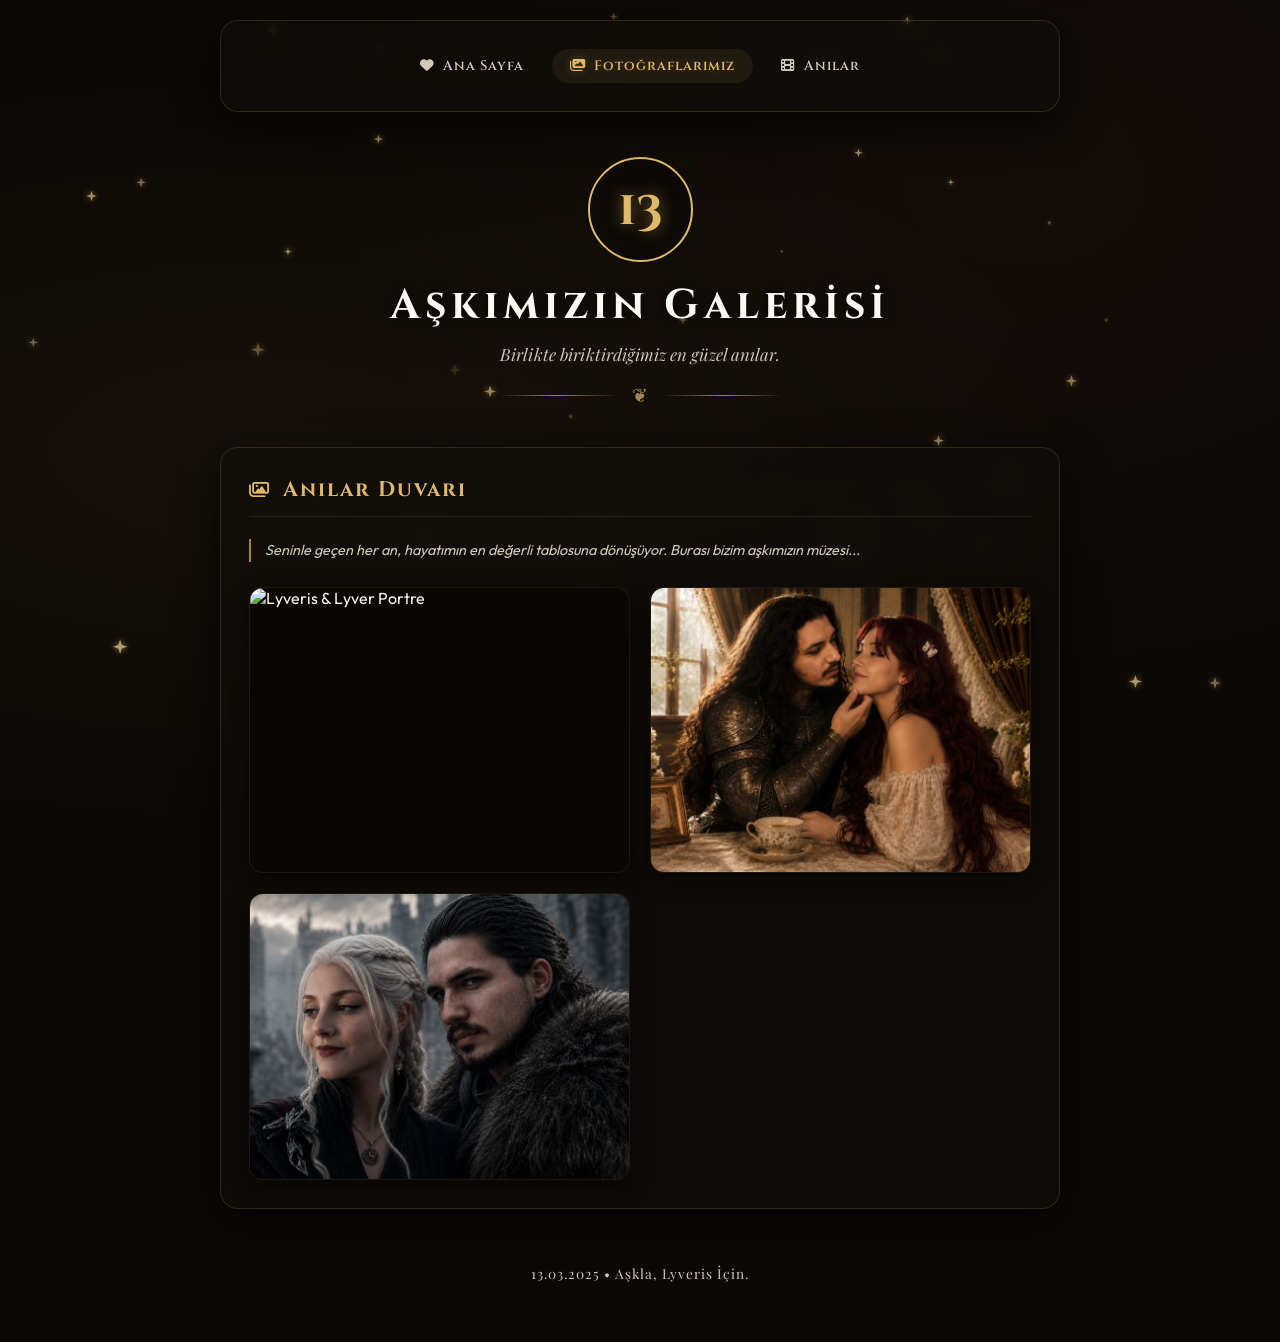
==== commit 99e725f6: "fix: change index.html links to ./ for clean home URLs" ====
--- a/gallery.html
+++ b/gallery.html
@@ -22,7 +22,7 @@
         
         <!-- Navigation Bar -->
         <nav class="nav-bar glass-panel">
-            <a href="index.html" class="nav-link"><i class="fa-solid fa-heart"></i> Ana Sayfa</a>
+            <a href="./" class="nav-link"><i class="fa-solid fa-heart"></i> Ana Sayfa</a>
             <a href="gallery.html" class="nav-link active"><i class="fa-solid fa-images"></i> Fotoğraflarımız</a>
             <a href="video.html" class="nav-link"><i class="fa-solid fa-film"></i> Anılar</a>
         </nav>
--- a/style.css
+++ b/style.css
@@ -5,10 +5,10 @@
 /* Custom L-Shaped Cursor */
 @font-face { font-family: 'Cinzel'; }
 
-/* L cursor as inline SVG data URI */
+/* Golden L cursor PNG */
 :root {
-    --cursor-default: url("data:image/svg+xml,%3Csvg xmlns='http://www.w3.org/2000/svg' width='24' height='28' viewBox='0 0 24 28'%3E%3Cpath d='M4 2 L4 22 L16 22' stroke='%23dfba6b' stroke-width='3' fill='none' stroke-linecap='round' stroke-linejoin='round'/%3E%3Cpath d='M4 2 L4 22 L16 22' stroke='%230d0906' stroke-width='5' fill='none' stroke-linecap='round' stroke-linejoin='round'/%3E%3Cpath d='M4 2 L4 22 L16 22' stroke='%23dfba6b' stroke-width='2.5' fill='none' stroke-linecap='round' stroke-linejoin='round'/%3E%3C/svg%3E") 4 2, auto;
-    --cursor-pointer: url("data:image/svg+xml,%3Csvg xmlns='http://www.w3.org/2000/svg' width='24' height='28' viewBox='0 0 24 28'%3E%3Cpath d='M4 2 L4 22 L16 22' stroke='%23f5d796' stroke-width='3' fill='none' stroke-linecap='round' stroke-linejoin='round'/%3E%3Cpath d='M4 2 L4 22 L16 22' stroke='%230d0906' stroke-width='5' fill='none' stroke-linecap='round' stroke-linejoin='round'/%3E%3Cpath d='M4 2 L4 22 L16 22' stroke='%23f5d796' stroke-width='2.5' fill='none' stroke-linecap='round' stroke-linejoin='round'/%3E%3C/svg%3E") 4 2, pointer;
+    --cursor-default: url("assets/cursor_32.png") 0 0, auto;
+    --cursor-pointer: url("assets/cursor_32.png") 0 0, pointer;
 
     --bg-dark: #0d0906;
     --bg-deep: #110e0a;
@@ -170,17 +170,120 @@
     transform: scale(1.05);
 }
 
-/* Hidden music container */
+/* Floating music container */
 .bg-music-container {
     position: fixed;
-    bottom: -200px;
-    left: -200px;
-    width: 1px;
-    height: 1px;
+    bottom: 20px;
+    right: 20px;
+    width: 320px;
+    height: 80px;
+    z-index: 99;
+    border-radius: 12px;
+    box-shadow: var(--shadow-deep), var(--shadow-glow);
+    border: 1px solid var(--glass-border);
+    background: rgba(13, 9, 6, 0.85);
+    backdrop-filter: blur(10px);
+    -webkit-backdrop-filter: blur(10px);
+    transition: transform 0.6s cubic-bezier(0.175, 0.885, 0.32, 1.275), opacity 0.6s ease;
+    opacity: 0;
+    transform: translateY(100px);
+    pointer-events: all;
     overflow: hidden;
-    opacity: 0;
-    pointer-events: none;
-    z-index: -1;
+}
+
+.bg-music-container.visible {
+    opacity: 1;
+    transform: translateY(0);
+}
+
+@media (max-width: 480px) {
+    .bg-music-container {
+        width: calc(100% - 40px);
+        left: 20px;
+        right: 20px;
+    }
+}
+
+/* Custom Player UI */
+.custom-player {
+    display: flex;
+    align-items: center;
+    justify-content: space-between;
+    height: 100%;
+    padding: 12px 18px;
+    gap: 12px;
+}
+
+.player-disk {
+    width: 48px;
+    height: 48px;
+    border-radius: 50%;
+    border: 2px solid var(--gold);
+    display: flex;
+    align-items: center;
+    justify-content: center;
+    background: rgba(0, 0, 0, 0.4);
+    box-shadow: 0 0 10px rgba(223, 186, 107, 0.2);
+}
+
+.disc-icon {
+    font-size: 1.6rem;
+    color: var(--gold);
+}
+
+.player-disk.playing {
+    animation: rotateDisk 4s linear infinite;
+}
+
+@keyframes rotateDisk {
+    0% { transform: rotate(0deg); }
+    100% { transform: rotate(360deg); }
+}
+
+.player-info {
+    display: flex;
+    flex-direction: column;
+    flex-grow: 1;
+    min-width: 0;
+}
+
+.player-title {
+    font-family: var(--font-heading);
+    font-size: 0.95rem;
+    font-weight: 700;
+    color: var(--gold-bright);
+    white-space: nowrap;
+    overflow: hidden;
+    text-overflow: ellipsis;
+}
+
+.player-artist {
+    font-size: 0.75rem;
+    color: var(--ivory-muted);
+    font-style: italic;
+    white-space: nowrap;
+    overflow: hidden;
+    text-overflow: ellipsis;
+}
+
+.player-control-btn {
+    background: transparent;
+    border: 1px solid var(--gold);
+    width: 36px;
+    height: 36px;
+    border-radius: 50%;
+    display: flex;
+    align-items: center;
+    justify-content: center;
+    color: var(--gold);
+    transition: all 0.3s ease;
+}
+
+.player-control-btn:hover {
+    background: var(--gold);
+    color: var(--bg-dark);
+    box-shadow: 0 0 15px rgba(223, 186, 107, 0.4);
+    transform: scale(1.08);
 }
 
 /* Background Canvas for Particles */
